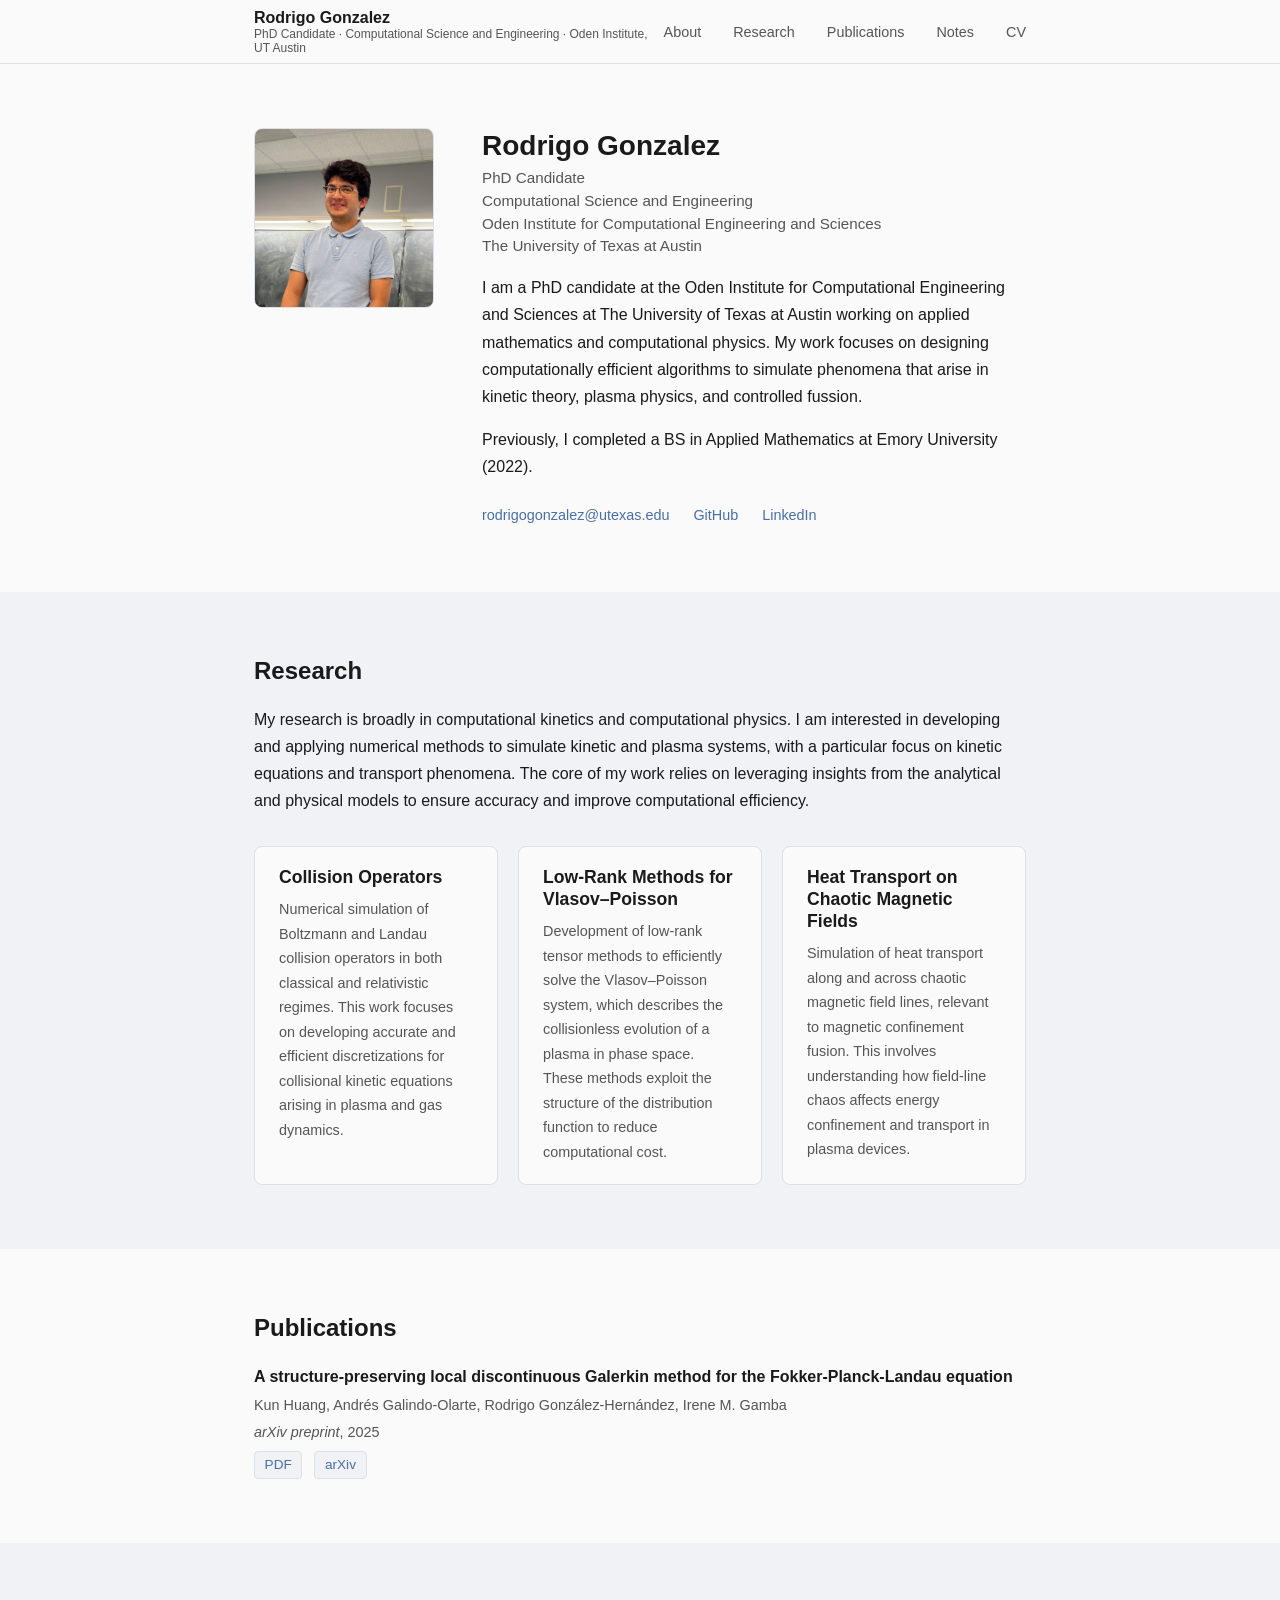
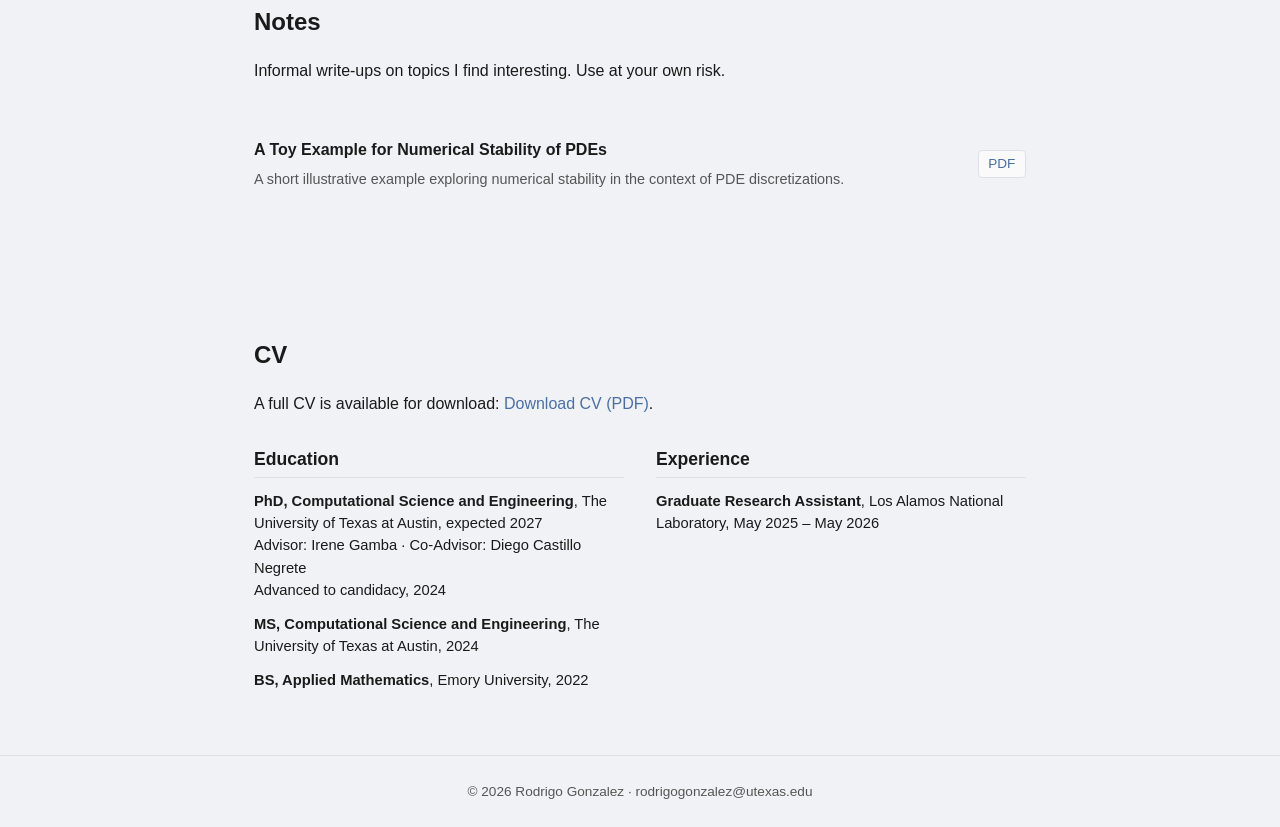
==== index.html @ 3d1b66bd "Replace old site with new academic portfolio Co-Authored-By: Claude Sonnet 4.6 <noreply@anthropic.co" ====
<!DOCTYPE html>
<html lang="en">
<head>
  <meta charset="UTF-8" />
  <meta name="viewport" content="width=device-width, initial-scale=1.0" />
  <title> Rodrigo Gonzalez — The University of Texas at Austin</title>
  <link rel="stylesheet" href="css/style.css" />
</head>
<body>

  <!-- ============================================================
       HEADER / NAV
       ============================================================ -->
  <header>
    <div class="container header-inner">
      <div class="site-identity">
        <span class="site-name">Rodrigo Gonzalez</span>
        <span class="site-title">PhD Candidate · Computational Science and Engineering · Oden Institute, UT Austin</span>
      </div>
      <button class="nav-toggle" aria-label="Toggle navigation" aria-expanded="false">
        <span></span><span></span><span></span>
      </button>
      <nav id="main-nav">
        <ul>
          <li><a href="#about">About</a></li>
          <li><a href="#research">Research</a></li>
          <li><a href="#publications">Publications</a></li>
          <li><a href="#notes">Notes</a></li>
          <li><a href="#cv">CV</a></li>
        </ul>
      </nav>
    </div>
  </header>

  <main>

    <!-- ============================================================
         ABOUT
         ============================================================ -->
    <section id="about">
      <div class="container about-grid">
        <div class="about-photo">
          <!-- TODO: Replace assets/profile.jpg with your actual photo -->
          <img src="assets/profile.jpg" alt="Photo of Rodrigo Gonzalez" />
        </div>
        <div class="about-text">
          <h1>Rodrigo Gonzalez</h1>
          <p class="about-role">PhD Candidate<br />Computational Science and Engineering<br />Oden Institute for Computational Engineering and Sciences<br />The University of Texas at Austin</p>

          <!-- TODO: Replace with your bio -->
          <p>
            I am a PhD candidate at the Oden Institute for Computational Engineering and Sciences at The University of Texas at Austin working on
            applied mathematics and computational physics. My work focuses on designing computationally efficient algorithms to simulate phenomena that arise in kinetic theory, plasma physics, and controlled fussion.
            </p>
          <p>
            Previously, I completed a BS in Applied Mathematics at Emory University (2022).
          </p>

          <ul class="contact-links">
            <!-- TODO: Fill in your actual email and links -->
            <li><a href="mailto:rodrigogonzalez@utexas.edu">rodrigogonzalez@utexas.edu</a></li>
            <li><a href="#" target="_blank" rel="noopener">GitHub</a></li>
            <li><a href="#" target="_blank" rel="noopener">LinkedIn</a></li>
          </ul>
        </div>
      </div>
    </section>

    <!-- ============================================================
         RESEARCH
         ============================================================ -->
    <section id="research" class="alt-bg">
      <div class="container">
        <h2>Research</h2>

        <!-- TODO: Replace with your research statement -->
        <p class="section-intro">
          My research is broadly in computational kinetics and computational physics.
          I am interested in developing and applying numerical methods to simulate kinetic
          and plasma systems, with a particular focus on kinetic equations
          and transport phenomena. The core of my work relies on
          leveraging insights from the analytical and physical models to ensure accuracy and improve computational efficiency.
        </p>

        <div class="research-areas">

          <div class="research-card">
            <h3>Collision Operators</h3>
            <p>
              Numerical simulation of Boltzmann and Landau collision operators in both
              classical and relativistic regimes. This work focuses on developing accurate
              and efficient discretizations for collisional kinetic equations arising in
              plasma and gas dynamics.
            </p>
          </div>

          <div class="research-card">
            <h3>Low-Rank Methods for Vlasov–Poisson</h3>
            <p>
              Development of low-rank tensor methods to efficiently solve the Vlasov–Poisson
              system, which describes the collisionless evolution of a plasma in phase space.
              These methods exploit the structure of the distribution function to reduce
              computational cost.
            </p>
          </div>

          <div class="research-card">
            <h3>Heat Transport on Chaotic Magnetic Fields</h3>
            <p>
              Simulation of heat transport along and across chaotic magnetic field lines,
              relevant to magnetic confinement fusion. This involves understanding how
              field-line chaos affects energy confinement and transport in plasma devices.
            </p>
          </div>

        </div>
      </div>
    </section>

    <!-- ============================================================
         PUBLICATIONS
         ============================================================ -->
    <section id="publications">
      <div class="container">
        <h2>Publications</h2>

        <ul class="pub-list">

          <li class="pub-item">
            <span class="pub-title">A structure-preserving local discontinuous Galerkin method for the Fokker-Planck-Landau equation</span>
            <span class="pub-authors">Kun Huang, Andrés Galindo-Olarte, Rodrigo González-Hernández, Irene M. Gamba</span>
            <span class="pub-venue"><em>arXiv preprint</em>, 2025</span>
            <span class="pub-links">
              <a href="assets/LDG_FPL.pdf" target="_blank" rel="noopener">PDF</a>
              <a href="https://arxiv.org/abs/2505.18321" target="_blank" rel="noopener">arXiv</a>
            </span>
          </li>

        </ul>
      </div>
    </section>

    <!-- ============================================================
         NOTES
         ============================================================ -->
    <section id="notes" class="alt-bg">
      <div class="container">
        <h2>Notes</h2>
        <p class="section-intro">Informal write-ups on topics I find interesting. Use at your own risk.</p>

        <ul class="notes-list">

          <li class="note-item">
            <div class="note-main">
              <span class="note-title">A Toy Example for Numerical Stability of PDEs</span>
              <p class="note-desc">A short illustrative example exploring numerical stability in the context of PDE discretizations.</p>
            </div>
            <a class="note-pdf" href="assets/numerical_stability_toy.pdf" target="_blank" rel="noopener">PDF</a>
          </li>

        </ul>
      </div>
    </section>

    <!-- ============================================================
         CV
         ============================================================ -->
    <section id="cv" class="alt-bg">
      <div class="container">
        <h2>CV</h2>
        <p>
          <!-- TODO: Replace assets/cv.pdf with your actual CV -->
          A full CV is available for download: <a href="assets/cv.pdf" target="_blank">Download CV (PDF)</a>.
        </p>

        <div class="cv-highlights">
          <div class="cv-block">
            <h3>Education</h3>
            <ul>
              <li>
                <strong>PhD, Computational Science and Engineering</strong>, The University of Texas at Austin, expected 2027<br />
                Advisor: Irene Gamba · Co-Advisor: Diego Castillo Negrete<br />
                Advanced to candidacy, 2024
              </li>
              <li>
                <strong>MS, Computational Science and Engineering</strong>, The University of Texas at Austin, 2024
              </li>
              <li>
                <strong>BS, Applied Mathematics</strong>, Emory University, 2022
              </li>
            </ul>
          </div>

          <div class="cv-block">
            <h3>Experience</h3>
            <ul>
              <li>
                <strong>Graduate Research Assistant</strong>, Los Alamos National Laboratory, May 2025 – May 2026
              </li>
            </ul>
          </div>
        </div>
      </div>
    </section>

  </main>

  <!-- ============================================================
       FOOTER
       ============================================================ -->
  <footer>
    <div class="container">
      <!-- TODO: Update year and email -->
      <p>&copy; <span id="year"></span> Rodrigo Gonzalez · <a href="mailto:rodrigogonzalez@utexas.edu">rodrigogonzalez@utexas.edu</a></p>
    </div>
  </footer>

  <script src="js/main.js"></script>
</body>
</html>
---- css/style.css ----
/* ============================================================
   BASE RESET & VARIABLES
   ============================================================ */
*, *::before, *::after {
  box-sizing: border-box;
  margin: 0;
  padding: 0;
}

:root {
  --bg:        #fafafa;
  --bg-alt:    #f0f2f5;
  --text:      #1a1a1a;
  --text-muted:#555;
  --accent:    #4a6fa5;
  --accent-hover: #3a5a8f;
  --border:    #dde1e7;
  --font:      -apple-system, BlinkMacSystemFont, "Segoe UI", Roboto, Helvetica, Arial, sans-serif;
  --max-width: 820px;
  --header-h:  64px;
}

html {
  scroll-behavior: smooth;
  scroll-padding-top: var(--header-h);
}

body {
  font-family: var(--font);
  font-size: 16px;
  line-height: 1.7;
  color: var(--text);
  background: var(--bg);
}

/* ============================================================
   UTILITIES
   ============================================================ */
.container {
  max-width: var(--max-width);
  margin: 0 auto;
  padding: 0 1.5rem;
}

a {
  color: var(--accent);
  text-decoration: none;
}
a:hover {
  color: var(--accent-hover);
  text-decoration: underline;
}

h1, h2, h3 {
  line-height: 1.25;
  font-weight: 600;
}
h1 { font-size: 2rem; margin-bottom: 0.25rem; }
h2 { font-size: 1.5rem; margin-bottom: 1.25rem; }
h3 { font-size: 1.1rem; margin-bottom: 0.5rem; }

section {
  padding: 4rem 0;
}
.alt-bg {
  background: var(--bg-alt);
}

/* ============================================================
   HEADER / NAV
   ============================================================ */
header {
  position: sticky;
  top: 0;
  z-index: 100;
  background: var(--bg);
  border-bottom: 1px solid var(--border);
  height: var(--header-h);
}

.header-inner {
  display: flex;
  align-items: center;
  justify-content: space-between;
  height: 100%;
}

.site-identity {
  display: flex;
  flex-direction: column;
  line-height: 1.2;
}
.site-name {
  font-weight: 700;
  font-size: 1rem;
  color: var(--text);
}
.site-title {
  font-size: 0.75rem;
  color: var(--text-muted);
}

nav ul {
  list-style: none;
  display: flex;
  gap: 2rem;
}
nav ul a {
  color: var(--text-muted);
  font-size: 0.9rem;
  font-weight: 500;
  text-decoration: none;
  transition: color 0.15s;
}
nav ul a:hover {
  color: var(--accent);
  text-decoration: none;
}

/* Hamburger button — hidden on desktop */
.nav-toggle {
  display: none;
  flex-direction: column;
  justify-content: space-between;
  width: 24px;
  height: 18px;
  background: none;
  border: none;
  cursor: pointer;
  padding: 0;
}
.nav-toggle span {
  display: block;
  height: 2px;
  background: var(--text);
  border-radius: 2px;
  transition: transform 0.2s, opacity 0.2s;
}

/* ============================================================
   ABOUT SECTION
   ============================================================ */
.about-grid {
  display: grid;
  grid-template-columns: 180px 1fr;
  gap: 3rem;
  align-items: start;
}

.about-photo img {
  width: 100%;
  border-radius: 8px;
  object-fit: cover;
  aspect-ratio: 1;
  background: var(--bg-alt);
  border: 1px solid var(--border);
  /* Shows a grey box if no image is present */
  min-height: 180px;
}

.about-text h1 {
  font-size: 1.75rem;
}

.about-role {
  color: var(--text-muted);
  font-size: 0.95rem;
  margin: 0.25rem 0 1rem;
  line-height: 1.5;
}

.about-text p {
  margin-bottom: 1rem;
}

.contact-links {
  list-style: none;
  display: flex;
  flex-wrap: wrap;
  gap: 0.5rem 1.5rem;
  margin-top: 1.25rem;
  padding: 0;
}
.contact-links li a {
  font-size: 0.9rem;
  font-weight: 500;
}

/* ============================================================
   RESEARCH SECTION
   ============================================================ */
.section-intro {
  margin-bottom: 2rem;
  color: var(--text);
}

.research-areas {
  display: grid;
  grid-template-columns: repeat(auto-fit, minmax(220px, 1fr));
  gap: 1.25rem;
}

.research-card {
  background: var(--bg);
  border: 1px solid var(--border);
  border-radius: 8px;
  padding: 1.25rem 1.5rem;
}
.research-card p {
  font-size: 0.9rem;
  color: var(--text-muted);
}

/* ============================================================
   PUBLICATIONS SECTION
   ============================================================ */
.pub-list {
  list-style: none;
  display: flex;
  flex-direction: column;
  gap: 1.5rem;
}

.pub-item {
  display: flex;
  flex-direction: column;
  gap: 0.15rem;
  padding-bottom: 1.5rem;
  border-bottom: 1px solid var(--border);
}
.pub-item:last-child {
  border-bottom: none;
  padding-bottom: 0;
}

.pub-title {
  font-weight: 600;
  font-size: 1rem;
  color: var(--text);
}
.pub-authors {
  font-size: 0.9rem;
  color: var(--text-muted);
}
.pub-venue {
  font-size: 0.9rem;
  color: var(--text-muted);
}
.pub-links {
  display: flex;
  gap: 0.75rem;
  margin-top: 0.25rem;
}
.pub-links a {
  font-size: 0.85rem;
  font-weight: 500;
  background: var(--bg-alt);
  border: 1px solid var(--border);
  border-radius: 4px;
  padding: 0.1rem 0.6rem;
  color: var(--accent);
  transition: background 0.15s;
}
.pub-links a:hover {
  background: var(--border);
  text-decoration: none;
}

/* ============================================================
   NOTES SECTION
   ============================================================ */
.notes-list {
  list-style: none;
  display: flex;
  flex-direction: column;
  gap: 0;
}

.note-item {
  display: flex;
  align-items: flex-start;
  justify-content: space-between;
  gap: 1.5rem;
  padding: 1.25rem 0;
  border-bottom: 1px solid var(--border);
}
.note-item:last-child {
  border-bottom: none;
}

.note-main {
  display: flex;
  flex-direction: column;
  gap: 0.25rem;
}

.note-title {
  font-weight: 600;
  font-size: 1rem;
  color: var(--text);
}

.note-desc {
  font-size: 0.9rem;
  color: var(--text-muted);
  margin: 0;
}

.note-pdf {
  flex-shrink: 0;
  font-size: 0.85rem;
  font-weight: 500;
  background: var(--bg);
  border: 1px solid var(--border);
  border-radius: 4px;
  padding: 0.1rem 0.6rem;
  color: var(--accent);
  transition: background 0.15s;
  align-self: center;
}
.note-pdf:hover {
  background: var(--border);
  text-decoration: none;
}

/* ============================================================
   CV SECTION
   ============================================================ */
.cv-highlights {
  display: grid;
  grid-template-columns: repeat(auto-fit, minmax(280px, 1fr));
  gap: 2rem;
  margin-top: 2rem;
}

.cv-block h3 {
  margin-bottom: 0.75rem;
  color: var(--text);
  border-bottom: 1px solid var(--border);
  padding-bottom: 0.4rem;
}

.cv-block ul {
  list-style: none;
  display: flex;
  flex-direction: column;
  gap: 0.75rem;
}
.cv-block li {
  font-size: 0.92rem;
  line-height: 1.5;
}

/* ============================================================
   FOOTER
   ============================================================ */
footer {
  background: var(--bg-alt);
  border-top: 1px solid var(--border);
  padding: 1.5rem 0;
  text-align: center;
  font-size: 0.85rem;
  color: var(--text-muted);
}
footer a {
  color: var(--text-muted);
}
footer a:hover {
  color: var(--accent);
}

/* ============================================================
   RESPONSIVE — MOBILE
   ============================================================ */
@media (max-width: 640px) {
  h1 { font-size: 1.5rem; }

  /* Show hamburger, hide nav by default */
  .nav-toggle {
    display: flex;
  }
  nav {
    display: none;
    position: absolute;
    top: var(--header-h);
    left: 0;
    right: 0;
    background: var(--bg);
    border-bottom: 1px solid var(--border);
    padding: 1rem 1.5rem;
  }
  nav.open {
    display: block;
  }
  nav ul {
    flex-direction: column;
    gap: 1rem;
  }
  nav ul a {
    font-size: 1rem;
  }

  /* Stack about section */
  .about-grid {
    grid-template-columns: 1fr;
    gap: 1.5rem;
  }
  .about-photo img {
    width: 140px;
    min-height: 140px;
  }

  /* Research cards stack */
  .research-areas {
    grid-template-columns: 1fr;
  }

  /* CV highlights stack */
  .cv-highlights {
    grid-template-columns: 1fr;
  }

  section {
    padding: 2.5rem 0;
  }
}
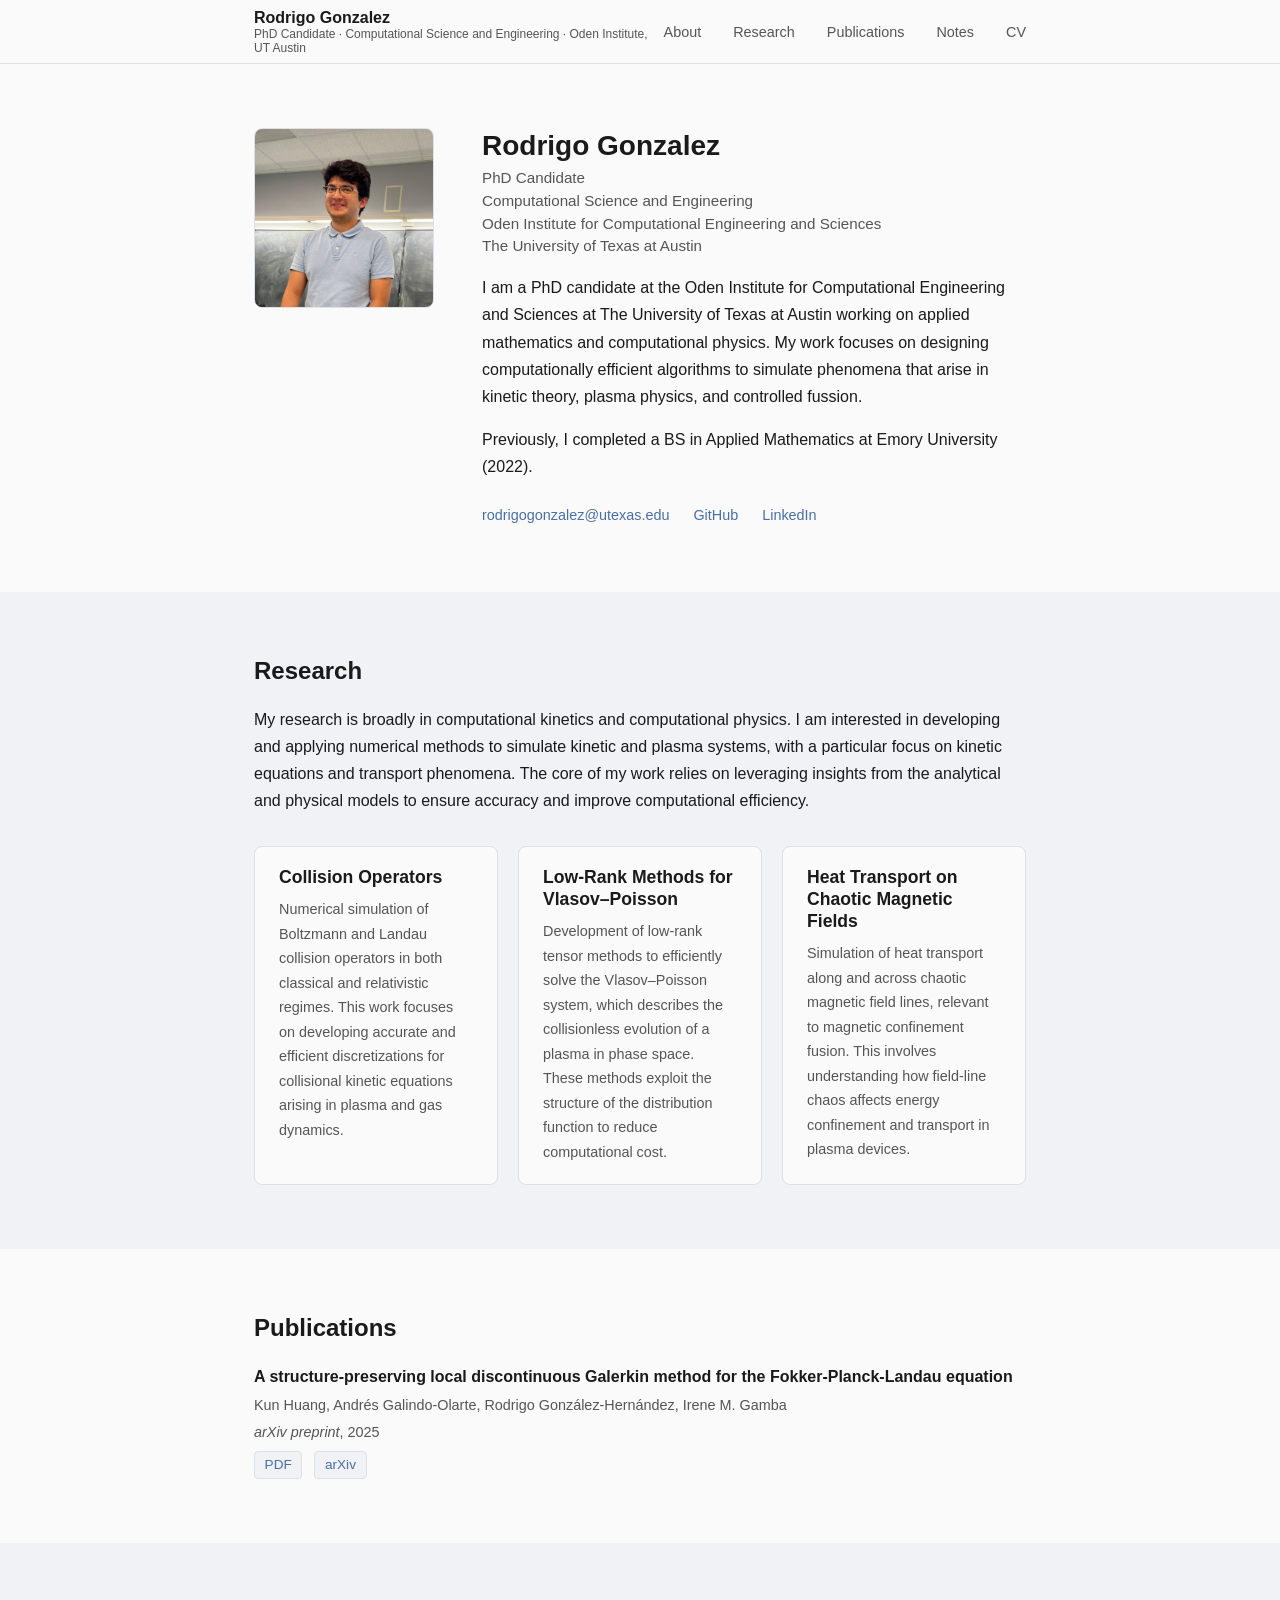
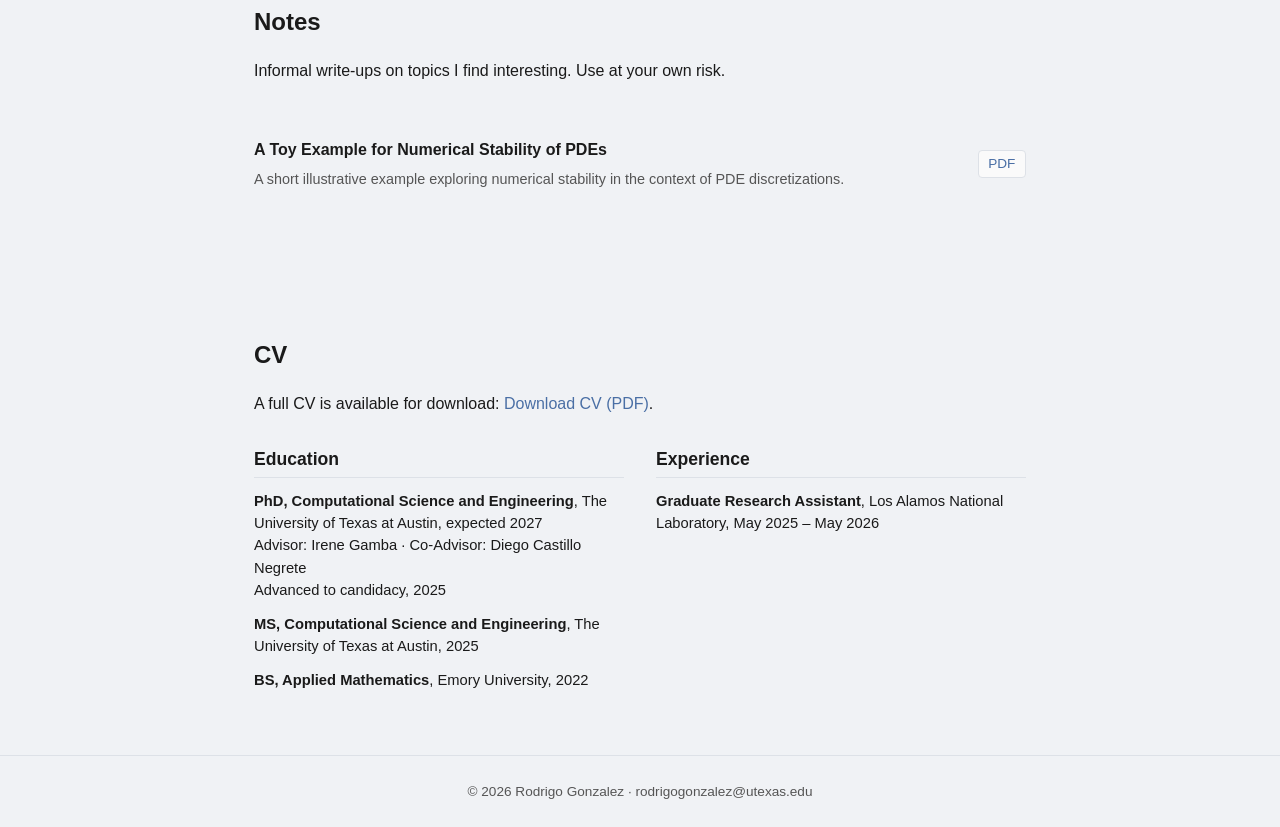
==== commit b5e95675: "latest changes" ====
--- a/index.html
+++ b/index.html
@@ -59,8 +59,8 @@
           <ul class="contact-links">
             <!-- TODO: Fill in your actual email and links -->
             <li><a href="mailto:rodrigogonzalez@utexas.edu">rodrigogonzalez@utexas.edu</a></li>
-            <li><a href="#" target="_blank" rel="noopener">GitHub</a></li>
-            <li><a href="#" target="_blank" rel="noopener">LinkedIn</a></li>
+            <li><a href="https://github.com/RJGH-PDEs" target="_blank" rel="noopener">GitHub</a></li>
+            <li><a href="https://www.linkedin.com/in/rodrigo-jose-gonzalez-hernandez-839053364/" target="_blank" rel="noopener">LinkedIn</a></li>
           </ul>
         </div>
       </div>
@@ -180,10 +180,10 @@
               <li>
                 <strong>PhD, Computational Science and Engineering</strong>, The University of Texas at Austin, expected 2027<br />
                 Advisor: Irene Gamba · Co-Advisor: Diego Castillo Negrete<br />
-                Advanced to candidacy, 2024
-              </li>
-              <li>
-                <strong>MS, Computational Science and Engineering</strong>, The University of Texas at Austin, 2024
+                Advanced to candidacy, 2025
+              </li>
+              <li>
+                <strong>MS, Computational Science and Engineering</strong>, The University of Texas at Austin, 2025
               </li>
               <li>
                 <strong>BS, Applied Mathematics</strong>, Emory University, 2022
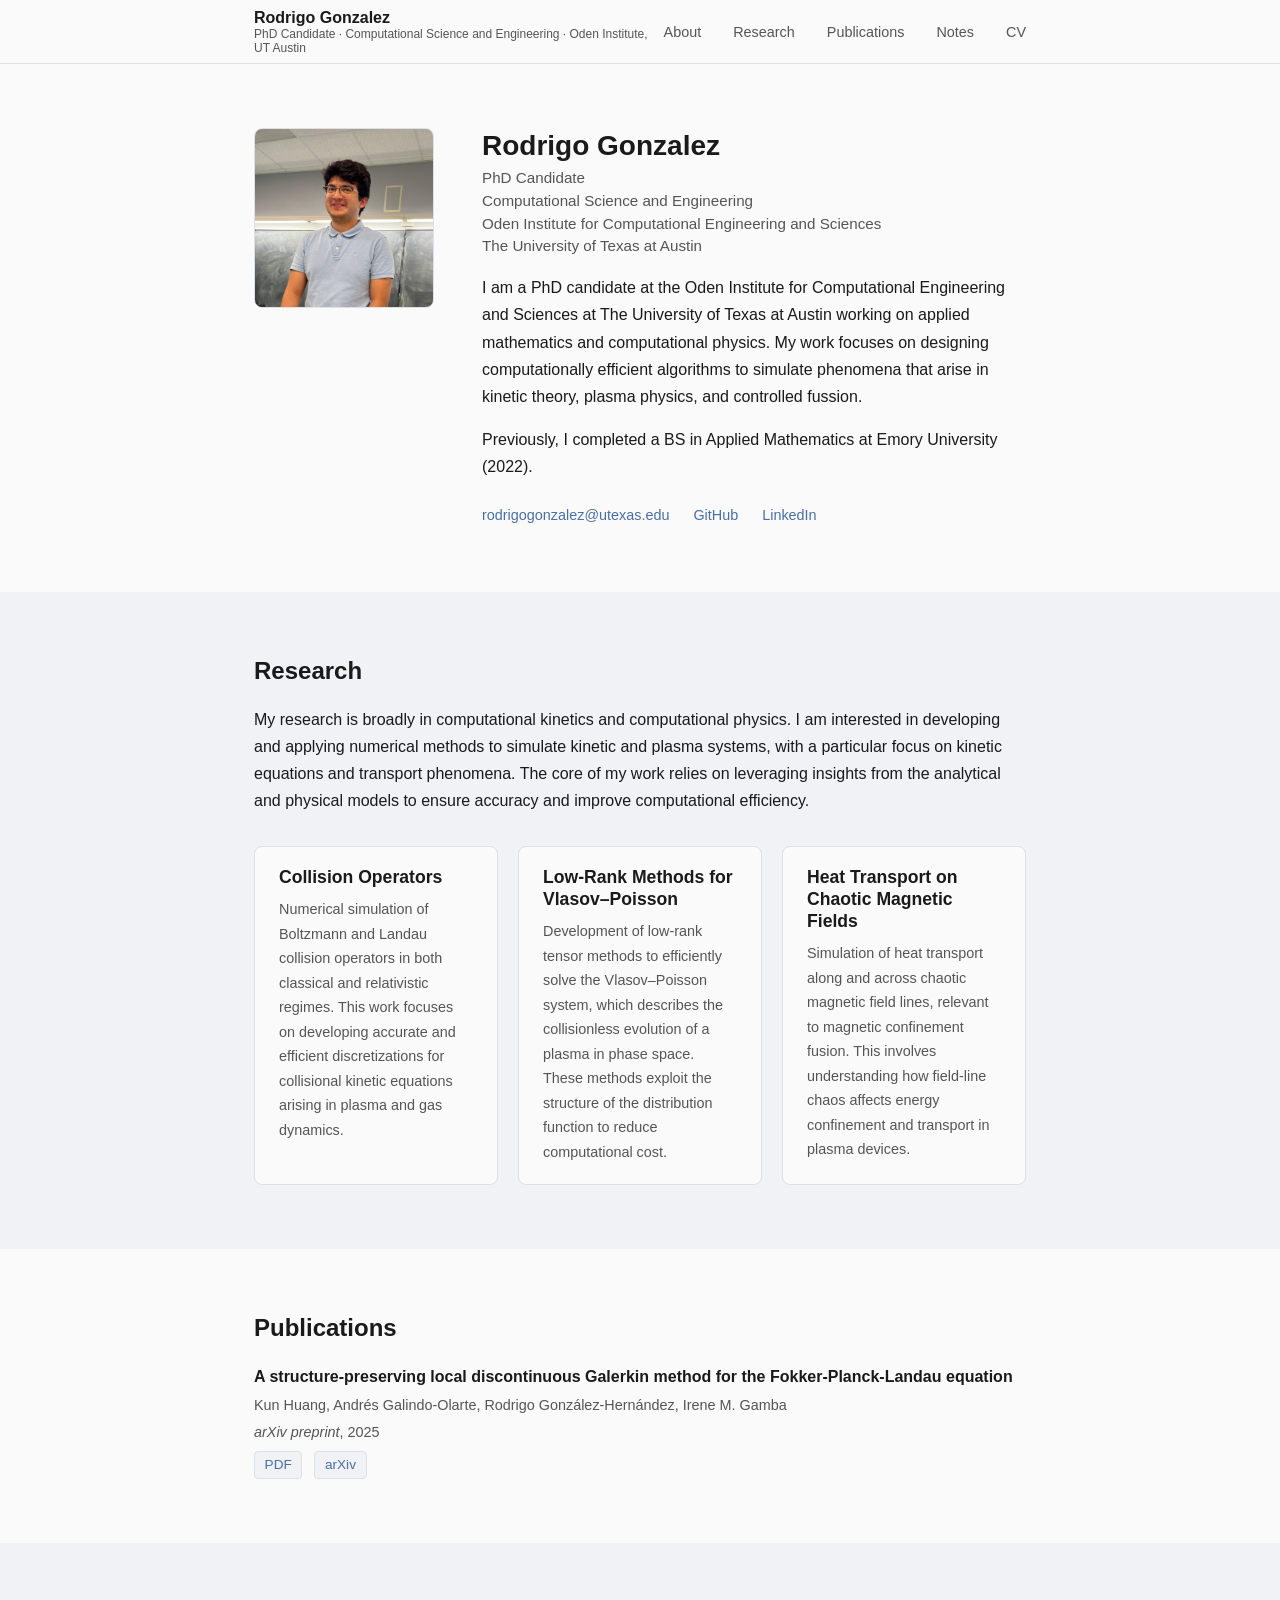
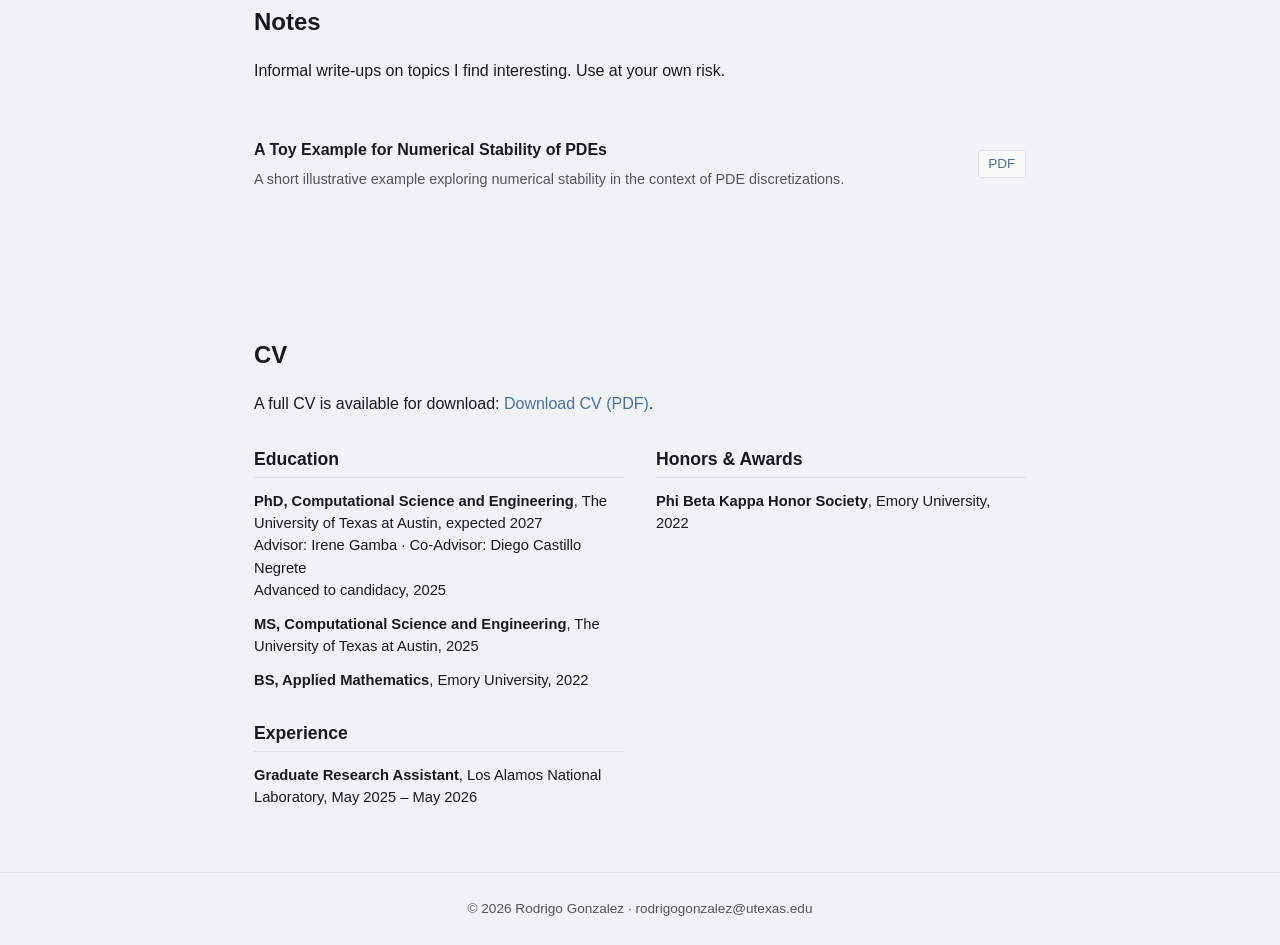
==== commit fbe58329: "Add Phi Beta Kappa honor to CV and initialize CLAUDE.md Co-Authored-By: Claude Sonnet 4.6 <noreply@a" ====
--- a/index.html
+++ b/index.html
@@ -192,6 +192,15 @@
           </div>
 
           <div class="cv-block">
+            <h3>Honors &amp; Awards</h3>
+            <ul>
+              <li>
+                <strong>Phi Beta Kappa Honor Society</strong>, Emory University, 2022
+              </li>
+            </ul>
+          </div>
+
+          <div class="cv-block">
             <h3>Experience</h3>
             <ul>
               <li>
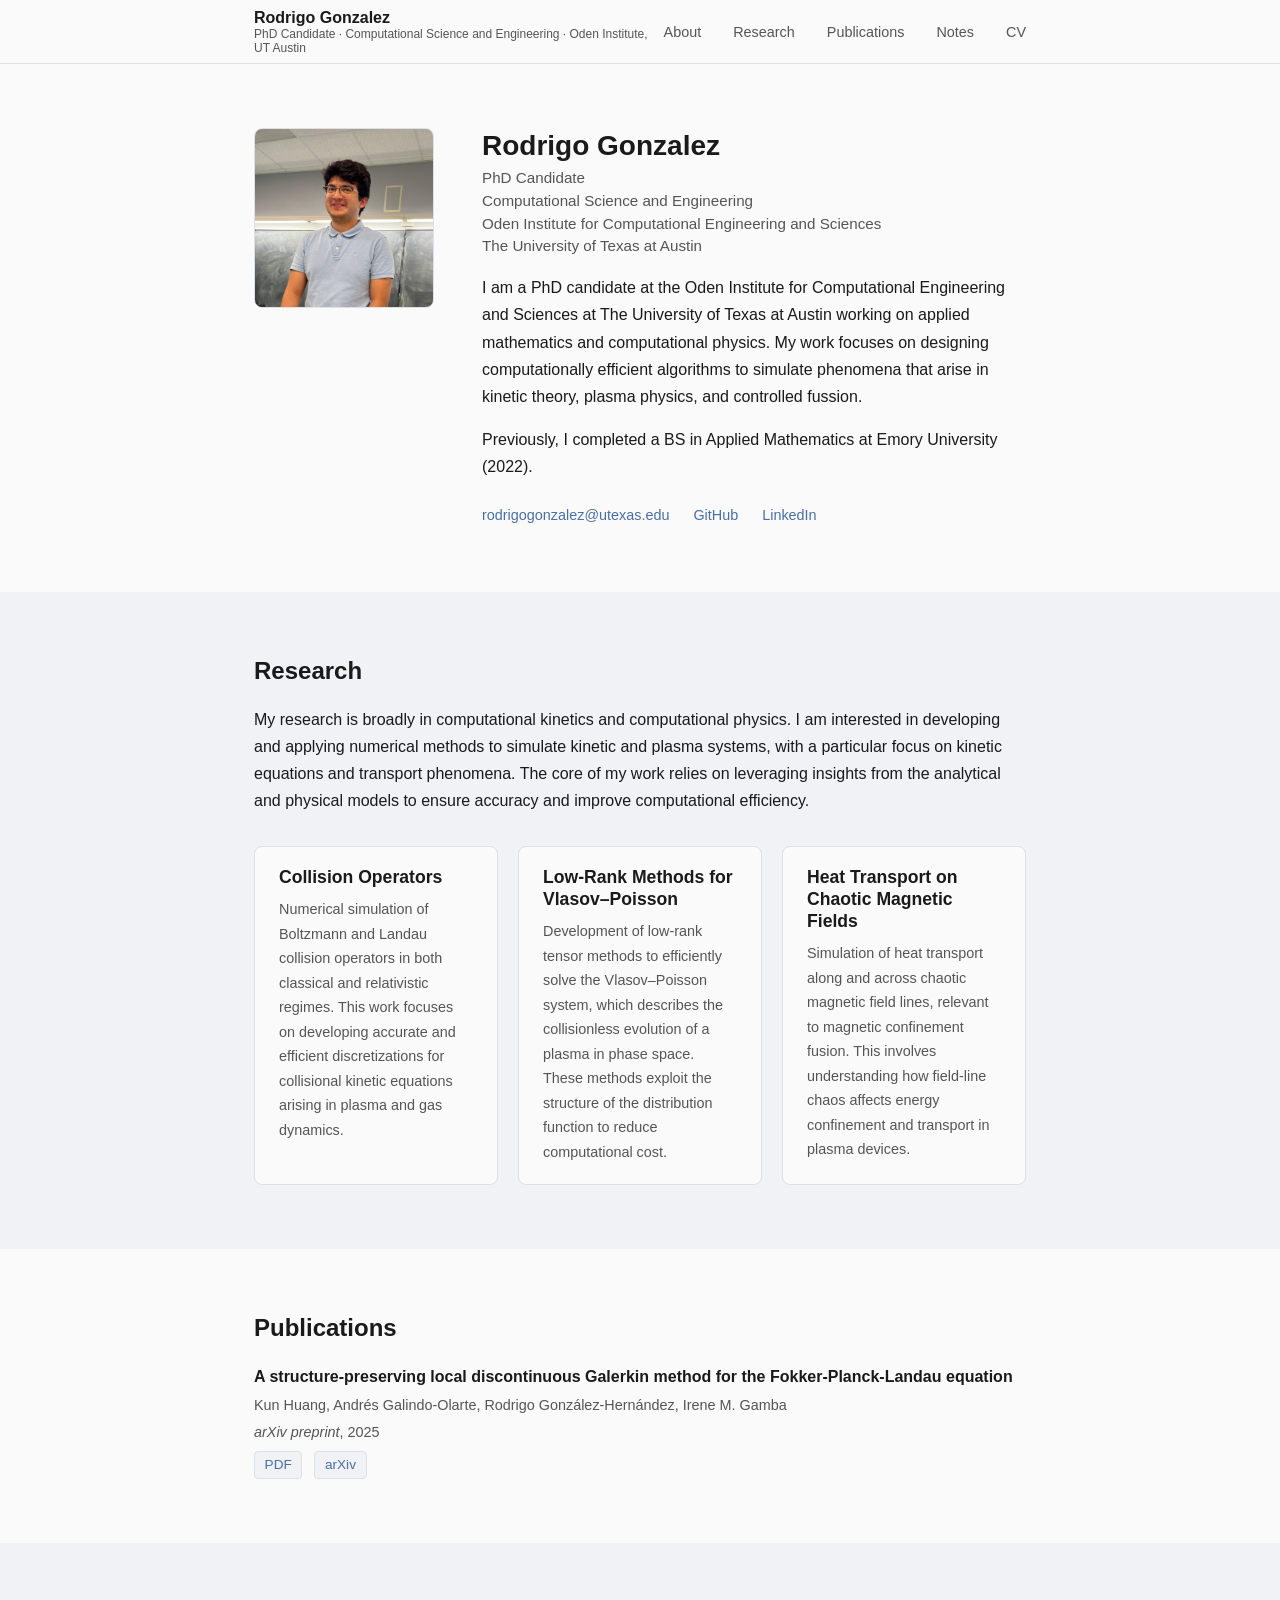
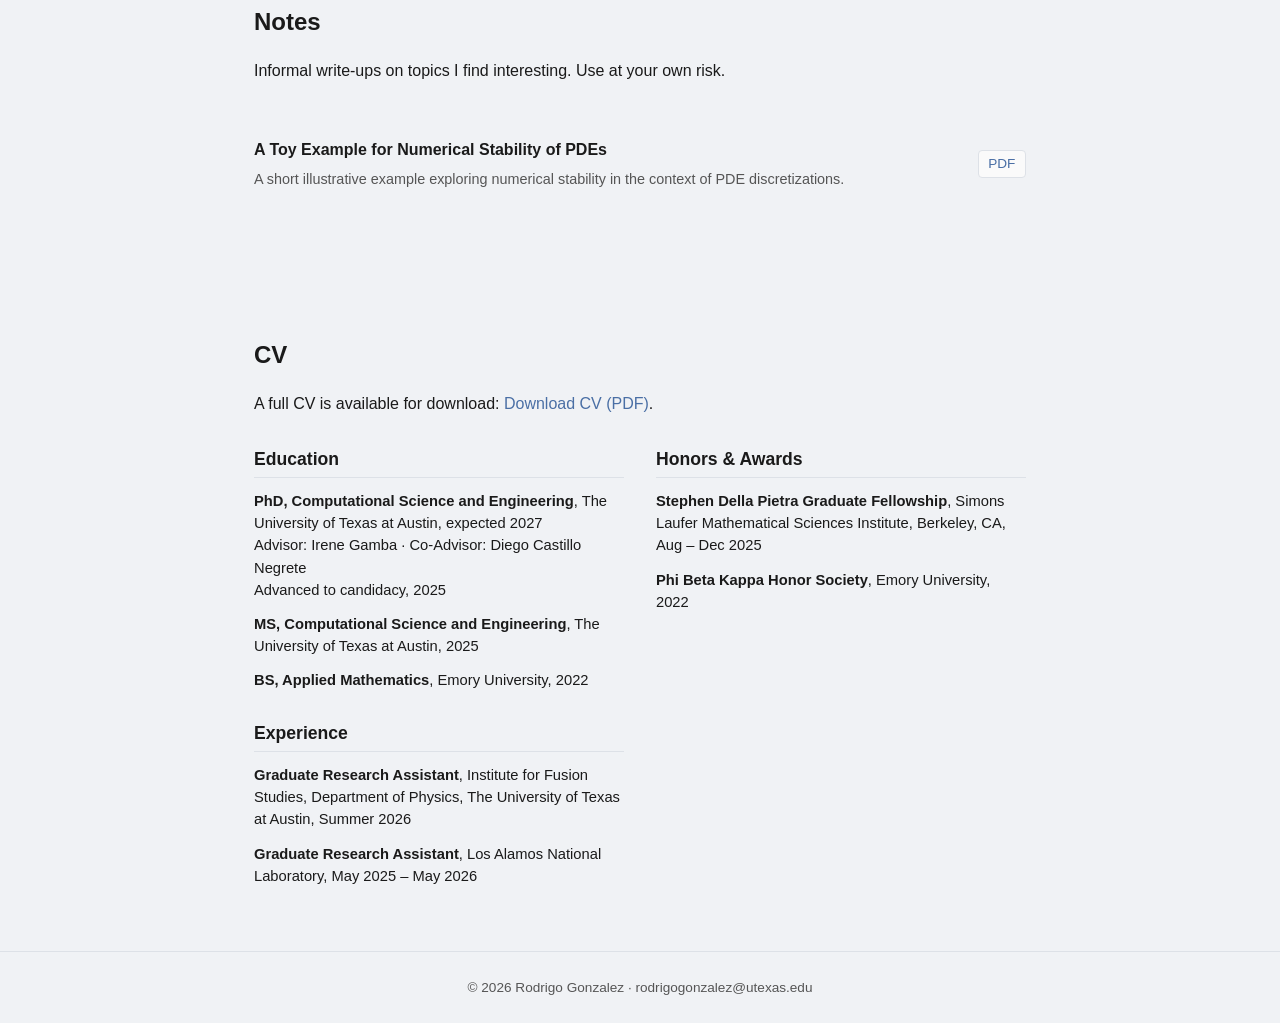
==== commit 8ebab253: "Add Della Pietra Fellowship and IFS research position to CV Co-Authored-By: Claude Sonnet 4.6 <norep" ====
--- a/index.html
+++ b/index.html
@@ -195,6 +195,9 @@
             <h3>Honors &amp; Awards</h3>
             <ul>
               <li>
+                <strong>Stephen Della Pietra Graduate Fellowship</strong>, Simons Laufer Mathematical Sciences Institute, Berkeley, CA, Aug – Dec 2025
+              </li>
+              <li>
                 <strong>Phi Beta Kappa Honor Society</strong>, Emory University, 2022
               </li>
             </ul>
@@ -203,6 +206,9 @@
           <div class="cv-block">
             <h3>Experience</h3>
             <ul>
+              <li>
+                <strong>Graduate Research Assistant</strong>, Institute for Fusion Studies, Department of Physics, The University of Texas at Austin, Summer 2026
+              </li>
               <li>
                 <strong>Graduate Research Assistant</strong>, Los Alamos National Laboratory, May 2025 – May 2026
               </li>
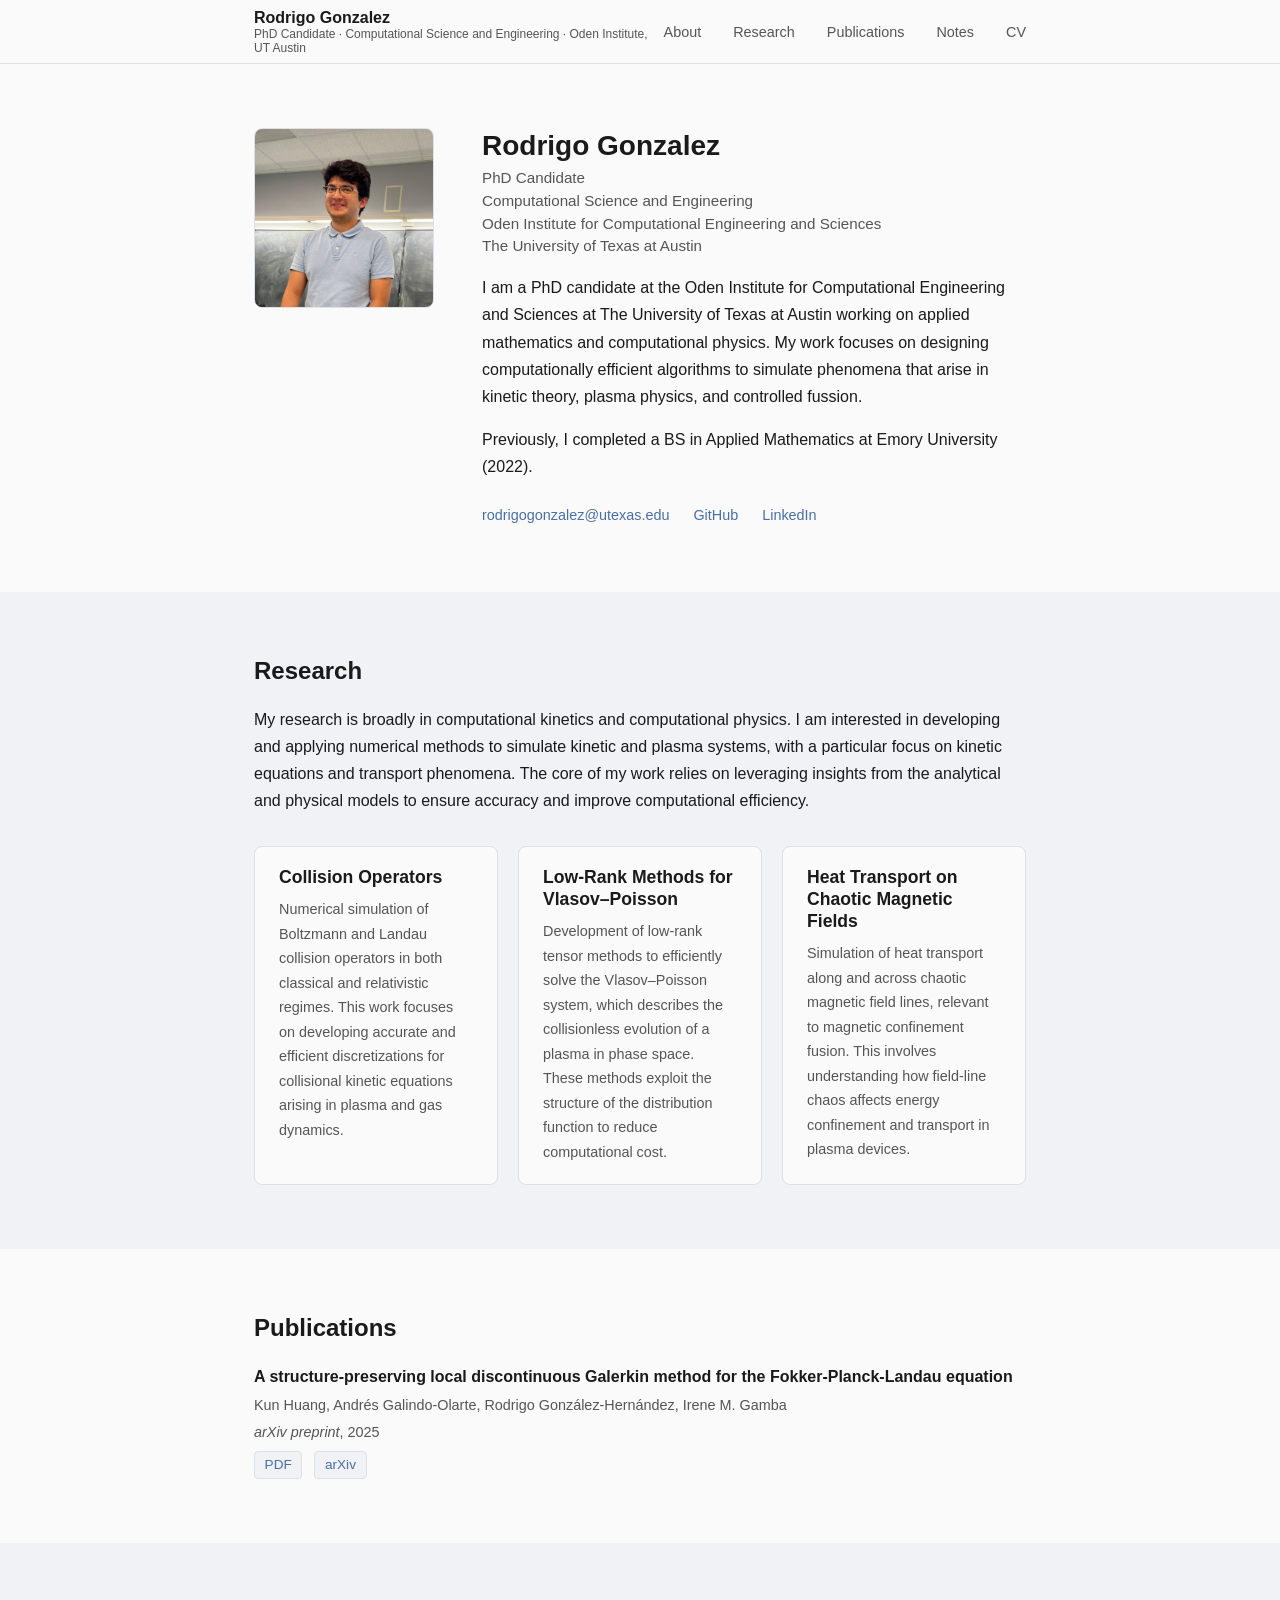
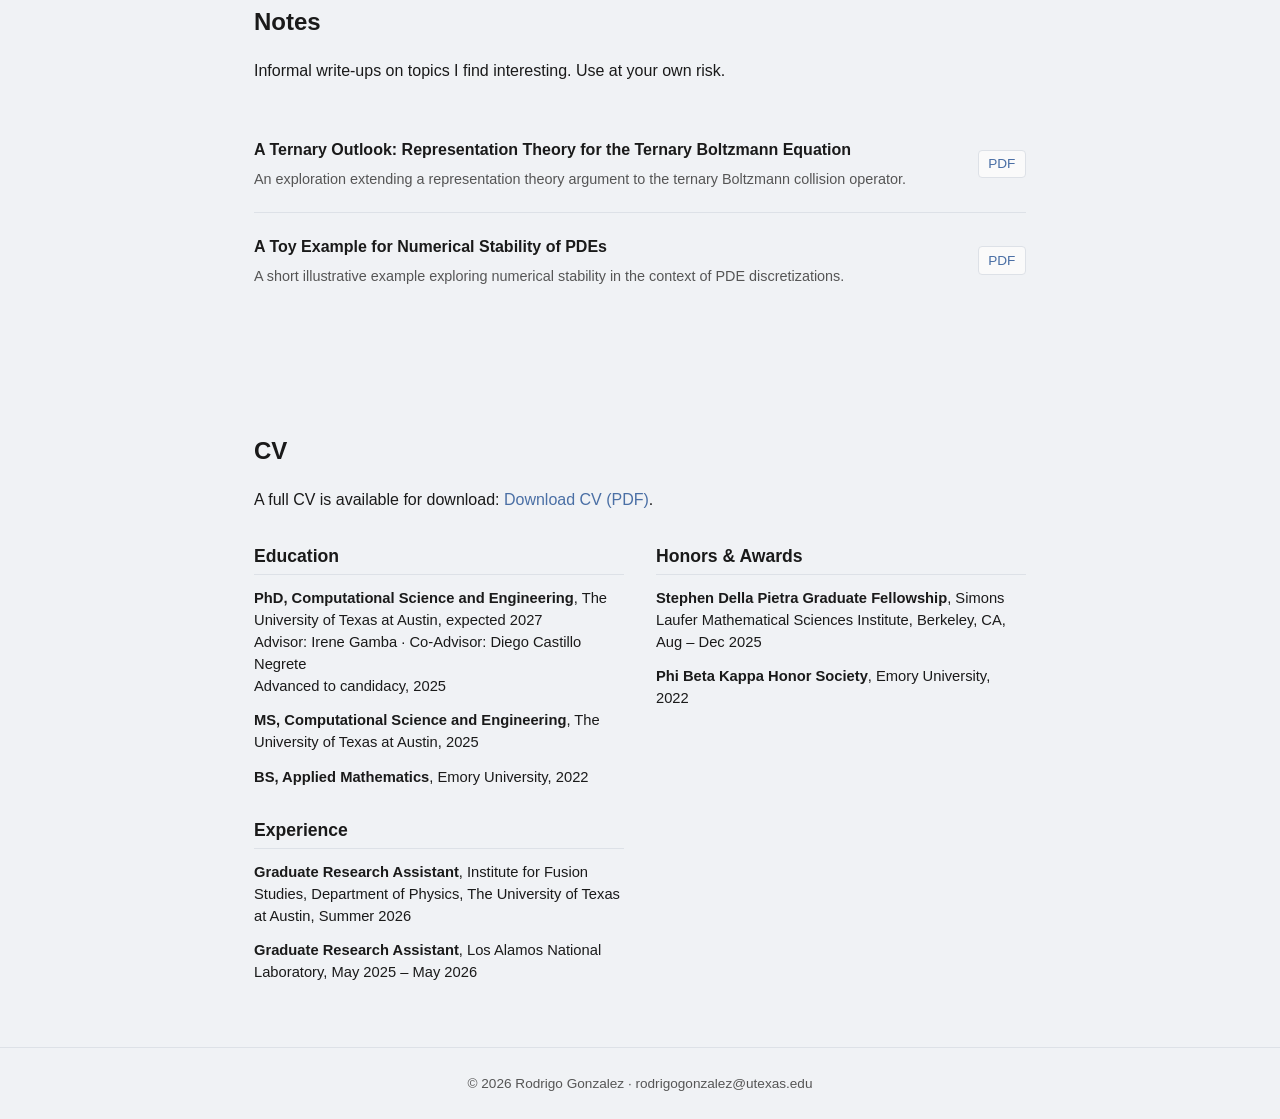
==== commit bdf9bc33: "Add ternary Boltzmann note to Notes section Co-Authored-By: Claude Sonnet 4.6 <noreply@anthropic.com" ====
--- a/index.html
+++ b/index.html
@@ -152,6 +152,14 @@
 
           <li class="note-item">
             <div class="note-main">
+              <span class="note-title">A Ternary Outlook: Representation Theory for the Ternary Boltzmann Equation</span>
+              <p class="note-desc">An exploration extending a representation theory argument to the ternary Boltzmann collision operator.</p>
+            </div>
+            <a class="note-pdf" href="assets/chapter16_ternary_outlook.pdf" target="_blank" rel="noopener">PDF</a>
+          </li>
+
+          <li class="note-item">
+            <div class="note-main">
               <span class="note-title">A Toy Example for Numerical Stability of PDEs</span>
               <p class="note-desc">A short illustrative example exploring numerical stability in the context of PDE discretizations.</p>
             </div>
